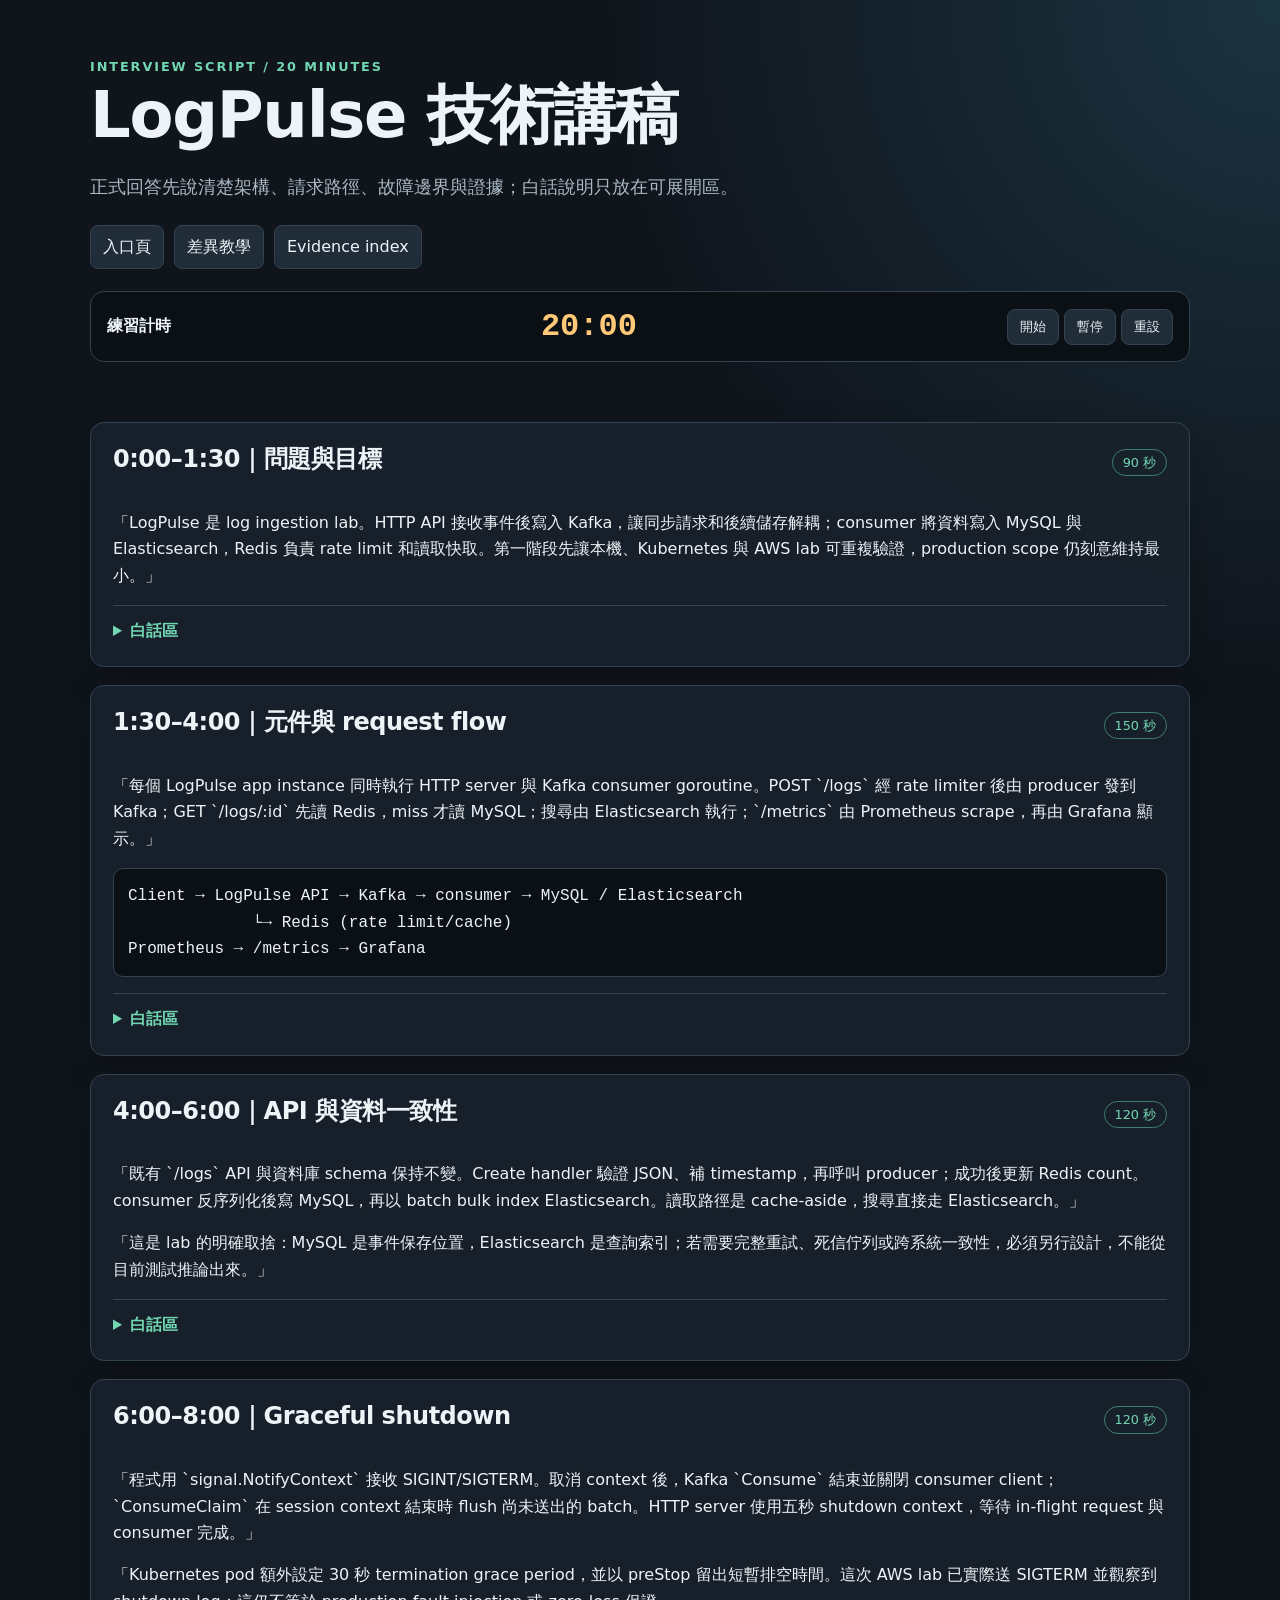
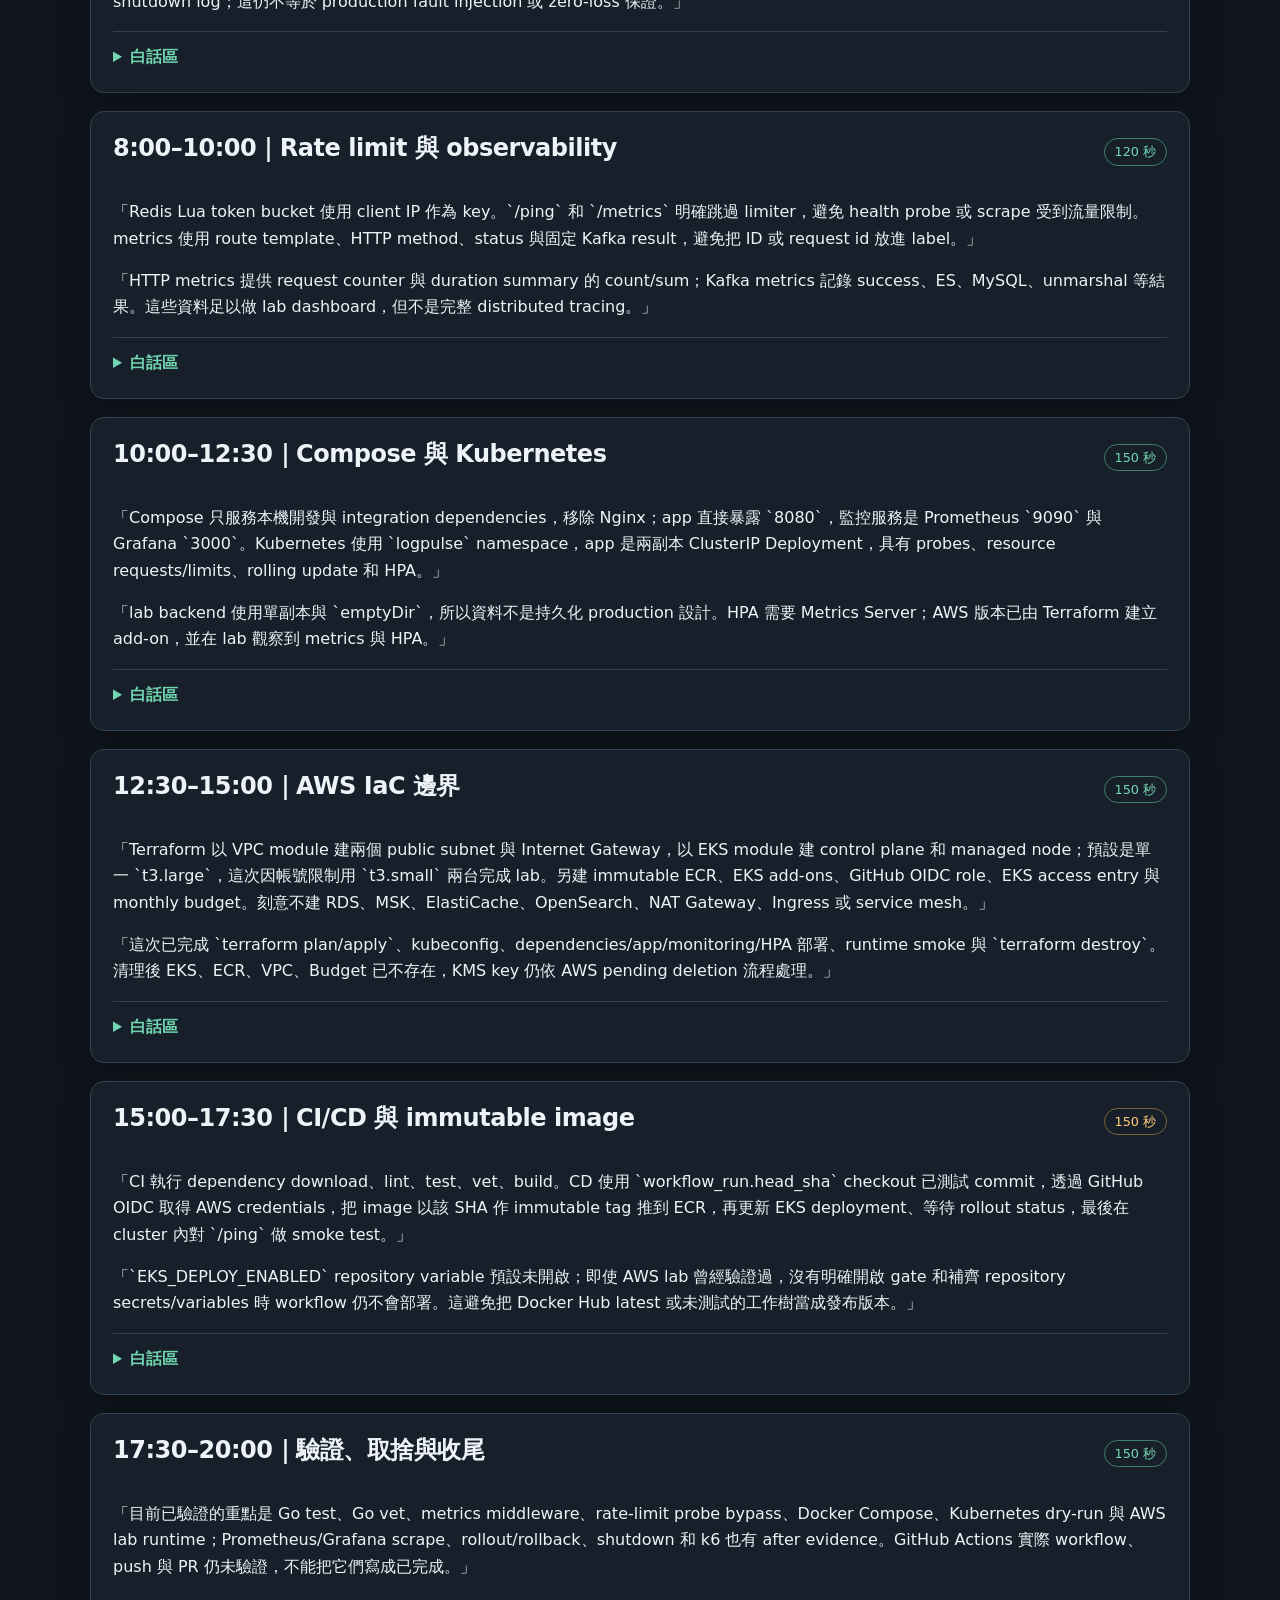
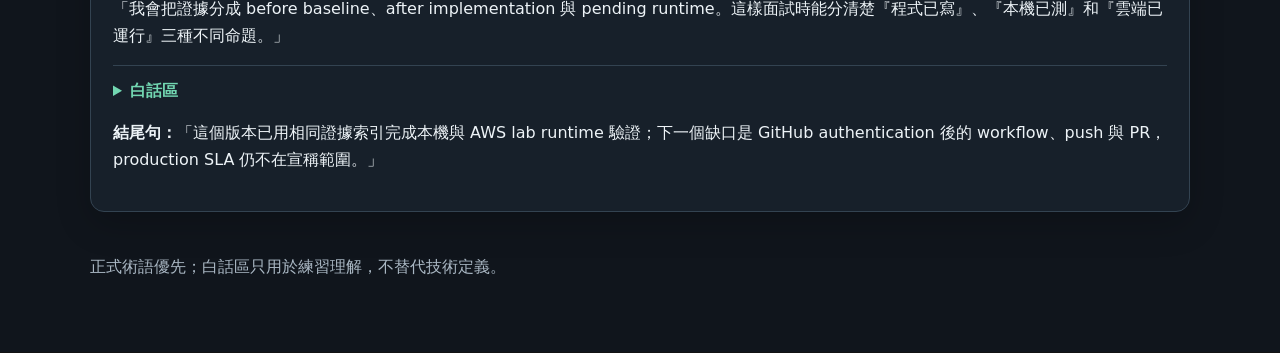
==== docs/interview/LogPulse_20分鐘面試講稿.html @ f5aa5d9d "Build LogPulse AWS lab delivery path" ====
<!doctype html>
<html lang="zh-Hant">
<head>
  <meta charset="utf-8">
  <meta name="viewport" content="width=device-width, initial-scale=1">
  <title>LogPulse｜20 分鐘面試講稿</title>
  <link rel="stylesheet" href="../site.css">
</head>
<body>
  <header>
    <div class="eyebrow">Interview script / 20 minutes</div>
    <h1>LogPulse 技術講稿</h1>
    <p class="lead">正式回答先說清楚架構、請求路徑、故障邊界與證據；白話說明只放在可展開區。</p>
    <nav aria-label="文件導覽">
      <a href="../index.html">入口頁</a>
      <a href="../learning/LogPulse_補強前後差異教學.html">差異教學</a>
      <a href="../evidence/index.md">Evidence index</a>
    </nav>
    <div class="timer" aria-live="polite">
      <strong>練習計時</strong><span id="timer-display">20:00</span>
      <div><button class="button" data-action="start">開始</button> <button class="button" data-action="pause">暫停</button> <button class="button" data-action="reset">重設</button></div>
    </div>
  </header>

  <main>
    <article>
      <div class="chapter-head"><h2>0:00–1:30｜問題與目標</h2><span class="tag ready">90 秒</span></div>
      <p>「LogPulse 是 log ingestion lab。HTTP API 接收事件後寫入 Kafka，讓同步請求和後續儲存解耦；consumer 將資料寫入 MySQL 與 Elasticsearch，Redis 負責 rate limit 和讀取快取。第一階段先讓本機、Kubernetes 與 AWS lab 可重複驗證，production scope 仍刻意維持最小。」</p>
      <details><summary>白話區</summary><p>先把訊息放到排隊區，API 不必等所有資料庫都完成；但這個比喻不能保證資料永不遺失，仍要看 Kafka、consumer offset 和儲存錯誤處理。</p></details>
    </article>

    <article>
      <div class="chapter-head"><h2>1:30–4:00｜元件與 request flow</h2><span class="tag ready">150 秒</span></div>
      <p>「每個 LogPulse app instance 同時執行 HTTP server 與 Kafka consumer goroutine。POST `/logs` 經 rate limiter 後由 producer 發到 Kafka；GET `/logs/:id` 先讀 Redis，miss 才讀 MySQL；搜尋由 Elasticsearch 執行；`/metrics` 由 Prometheus scrape，再由 Grafana 顯示。」</p>
      <pre>Client → LogPulse API → Kafka → consumer → MySQL / Elasticsearch
             └→ Redis (rate limit/cache)
Prometheus → /metrics → Grafana</pre>
      <details><summary>白話區</summary><p>像櫃台先收單、廚房照排隊做；Redis 像常用答案的小白板。小白板可能過期，不能取代 MySQL 的資料責任。</p></details>
    </article>

    <article>
      <div class="chapter-head"><h2>4:00–6:00｜API 與資料一致性</h2><span class="tag ready">120 秒</span></div>
      <p>「既有 `/logs` API 與資料庫 schema 保持不變。Create handler 驗證 JSON、補 timestamp，再呼叫 producer；成功後更新 Redis count。consumer 反序列化後寫 MySQL，再以 batch bulk index Elasticsearch。讀取路徑是 cache-aside，搜尋直接走 Elasticsearch。」</p>
      <p>「這是 lab 的明確取捨：MySQL 是事件保存位置，Elasticsearch 是查詢索引；若需要完整重試、死信佇列或跨系統一致性，必須另行設計，不能從目前測試推論出來。」</p>
      <details><summary>白話區</summary><p>索引像圖書館目錄，不是書本本身。目錄壞掉可以重建，但前提是原始資料仍在；這也是目前不能宣稱 zero-loss 的原因。</p></details>
    </article>

    <article>
      <div class="chapter-head"><h2>6:00–8:00｜Graceful shutdown</h2><span class="tag ready">120 秒</span></div>
      <p>「程式用 `signal.NotifyContext` 接收 SIGINT/SIGTERM。取消 context 後，Kafka `Consume` 結束並關閉 consumer client；`ConsumeClaim` 在 session context 結束時 flush 尚未送出的 batch。HTTP server 使用五秒 shutdown context，等待 in-flight request 與 consumer 完成。」</p>
      <p>「Kubernetes pod 額外設定 30 秒 termination grace period，並以 preStop 留出短暫排空時間。這次 AWS lab 已實際送 SIGTERM 並觀察到 shutdown log；這仍不等於 production fault injection 或 zero-loss 保證。」</p>
      <details><summary>白話區</summary><p>像餐廳打烊：不再收新單，把手上的單做完，再關門。若廚房本身壞掉，打烊流程也不能保證餐點完成。</p></details>
    </article>

    <article>
      <div class="chapter-head"><h2>8:00–10:00｜Rate limit 與 observability</h2><span class="tag ready">120 秒</span></div>
      <p>「Redis Lua token bucket 使用 client IP 作為 key。`/ping` 和 `/metrics` 明確跳過 limiter，避免 health probe 或 scrape 受到流量限制。metrics 使用 route template、HTTP method、status 與固定 Kafka result，避免把 ID 或 request id 放進 label。」</p>
      <p>「HTTP metrics 提供 request counter 與 duration summary 的 count/sum；Kafka metrics 記錄 success、ES、MySQL、unmarshal 等結果。這些資料足以做 lab dashboard，但不是完整 distributed tracing。」</p>
      <details><summary>白話區</summary><p>限流像入口的票券機；監控像櫃台統計本日進場人數。不能把每個人的姓名都當統計分類，否則分類數會無限增加。</p></details>
    </article>

    <article>
      <div class="chapter-head"><h2>10:00–12:30｜Compose 與 Kubernetes</h2><span class="tag ready">150 秒</span></div>
      <p>「Compose 只服務本機開發與 integration dependencies，移除 Nginx；app 直接暴露 `8080`，監控服務是 Prometheus `9090` 與 Grafana `3000`。Kubernetes 使用 `logpulse` namespace，app 是兩副本 ClusterIP Deployment，具有 probes、resource requests/limits、rolling update 和 HPA。」</p>
      <p>「lab backend 使用單副本與 `emptyDir`，所以資料不是持久化 production 設計。HPA 需要 Metrics Server；AWS 版本已由 Terraform 建立 add-on，並在 lab 觀察到 metrics 與 HPA。」</p>
      <details><summary>白話區</summary><p>Compose 像同一台電腦上的練習場；Kubernetes 像有排班員的多台工作站。練習場的暫存磁碟不能假裝成正式資料庫備份。</p></details>
    </article>

    <article>
      <div class="chapter-head"><h2>12:30–15:00｜AWS IaC 邊界</h2><span class="tag ready">150 秒</span></div>
      <p>「Terraform 以 VPC module 建兩個 public subnet 與 Internet Gateway，以 EKS module 建 control plane 和 managed node；預設是單一 `t3.large`，這次因帳號限制用 `t3.small` 兩台完成 lab。另建 immutable ECR、EKS add-ons、GitHub OIDC role、EKS access entry 與 monthly budget。刻意不建 RDS、MSK、ElastiCache、OpenSearch、NAT Gateway、Ingress 或 service mesh。」</p>
      <p>「這次已完成 `terraform plan/apply`、kubeconfig、dependencies/app/monitoring/HPA 部署、runtime smoke 與 `terraform destroy`。清理後 EKS、ECR、VPC、Budget 已不存在，KMS key 仍依 AWS pending deletion 流程處理。」</p>
      <details><summary>白話區</summary><p>Terraform 是施工圖，不是已蓋好的房子。沒有帳號就只能檢查圖面，不能宣稱房子真的站得住。</p></details>
    </article>

    <article>
      <div class="chapter-head"><h2>15:00–17:30｜CI/CD 與 immutable image</h2><span class="tag pending">150 秒</span></div>
      <p>「CI 執行 dependency download、lint、test、vet、build。CD 使用 `workflow_run.head_sha` checkout 已測試 commit，透過 GitHub OIDC 取得 AWS credentials，把 image 以該 SHA 作 immutable tag 推到 ECR，再更新 EKS deployment、等待 rollout status，最後在 cluster 內對 `/ping` 做 smoke test。」</p>
      <p>「`EKS_DEPLOY_ENABLED` repository variable 預設未開啟；即使 AWS lab 曾經驗證過，沒有明確開啟 gate 和補齊 repository secrets/variables 時 workflow 仍不會部署。這避免把 Docker Hub latest 或未測試的工作樹當成發布版本。」</p>
      <details><summary>白話區</summary><p>SHA tag 像每箱貨都有唯一編號；不能只貼『最新版』，否則出問題時無法知道是哪一箱。</p></details>
    </article>

    <article>
      <div class="chapter-head"><h2>17:30–20:00｜驗證、取捨與收尾</h2><span class="tag ready">150 秒</span></div>
      <p>「目前已驗證的重點是 Go test、Go vet、metrics middleware、rate-limit probe bypass、Docker Compose、Kubernetes dry-run 與 AWS lab runtime；Prometheus/Grafana scrape、rollout/rollback、shutdown 和 k6 也有 after evidence。GitHub Actions 實際 workflow、push 與 PR 仍未驗證，不能把它們寫成已完成。」</p>
      <p>「我會把證據分成 before baseline、after implementation 與 pending runtime。這樣面試時能分清楚『程式已寫』、『本機已測』和『雲端已運行』三種不同命題。」</p>
      <details><summary>白話區</summary><p>考試有寫答案、在家試跑、正式上線三個層級；其中一層通過，不會自動替另外兩層作證。</p></details>
      <p><strong>結尾句：</strong>「這個版本已用相同證據索引完成本機與 AWS lab runtime 驗證；下一個缺口是 GitHub authentication 後的 workflow、push 與 PR，production SLA 仍不在宣稱範圍。」</p>
    </article>
  </main>
  <footer>正式術語優先；白話區只用於練習理解，不替代技術定義。</footer>
  <script src="../site.js"></script>
</body>
</html>
---- docs/site.css ----
:root {
  color-scheme: dark;
  --bg: #10151c;
  --panel: #18212b;
  --panel-2: #202d39;
  --text: #edf3f7;
  --muted: #aab8c4;
  --accent: #72d6b1;
  --accent-2: #ffc978;
  --line: #334351;
  --code: #0b1015;
}

* { box-sizing: border-box; }
body {
  margin: 0;
  background: radial-gradient(circle at top right, #1b3340 0, var(--bg) 42rem);
  color: var(--text);
  font: 16px/1.65 system-ui, -apple-system, "Segoe UI", sans-serif;
}
a { color: var(--accent); }
main, header { width: min(1100px, calc(100% - 32px)); margin: 0 auto; }
header { padding: 56px 0 24px; }
h1, h2, h3 { line-height: 1.2; letter-spacing: -.02em; }
h1 { font-size: clamp(2rem, 5vw, 4rem); margin: 0 0 12px; }
h2 { margin-top: 0; }
h3 { color: var(--accent-2); }
.eyebrow { color: var(--accent); font-size: .8rem; font-weight: 700; letter-spacing: .15em; text-transform: uppercase; }
.lead { color: var(--muted); font-size: 1.15rem; max-width: 760px; }
.grid { display: grid; gap: 16px; grid-template-columns: repeat(auto-fit, minmax(240px, 1fr)); }
.card, article { background: color-mix(in srgb, var(--panel) 94%, transparent); border: 1px solid var(--line); border-radius: 14px; padding: 22px; box-shadow: 0 12px 35px #0003; }
.card h2, .card h3 { margin-top: 0; }
.tag { display: inline-block; border: 1px solid var(--line); border-radius: 99px; color: var(--muted); font-size: .8rem; padding: 2px 10px; }
.tag.ready { color: var(--accent); border-color: #3e806d; }
.tag.pending { color: var(--accent-2); border-color: #80633e; }
.path { color: var(--muted); font-family: ui-monospace, SFMono-Regular, Consolas, monospace; font-size: .85rem; }
nav { display: flex; flex-wrap: wrap; gap: 10px; margin: 22px 0; }
nav a, .button { background: var(--panel-2); border: 1px solid var(--line); border-radius: 8px; color: var(--text); padding: 8px 12px; text-decoration: none; }
nav a:hover, .button:hover { border-color: var(--accent); }
article { margin: 18px 0; }
.chapter-head { align-items: baseline; display: flex; gap: 12px; justify-content: space-between; }
.takeaway { border-left: 4px solid var(--accent); color: var(--text); font-size: 1.1rem; padding-left: 14px; }
.analogy { background: #24433755; border-radius: 10px; padding: 14px 16px; }
.limit { background: #46382355; border-radius: 10px; padding: 14px 16px; }
.compare { display: grid; gap: 12px; grid-template-columns: repeat(auto-fit, minmax(220px, 1fr)); }
.compare > div { background: var(--code); border: 1px solid var(--line); border-radius: 10px; padding: 14px; }
pre, code { font-family: ui-monospace, SFMono-Regular, Consolas, monospace; }
pre { background: var(--code); border: 1px solid var(--line); border-radius: 10px; overflow-x: auto; padding: 14px; }
code { color: #d4f6e9; }
details { border-top: 1px solid var(--line); margin-top: 14px; padding-top: 12px; }
summary { color: var(--accent); cursor: pointer; font-weight: 650; }
ul { padding-left: 22px; }
.timer { align-items: center; background: var(--code); border: 1px solid var(--line); border-radius: 14px; display: flex; flex-wrap: wrap; gap: 12px; justify-content: space-between; margin: 18px 0; padding: 16px; }
#timer-display { color: var(--accent-2); font: 700 2rem ui-monospace, monospace; }
footer { color: var(--muted); margin: 42px auto; padding-bottom: 30px; width: min(1100px, calc(100% - 32px)); }
@media (max-width: 600px) { header { padding-top: 32px; } .chapter-head { display: block; } }
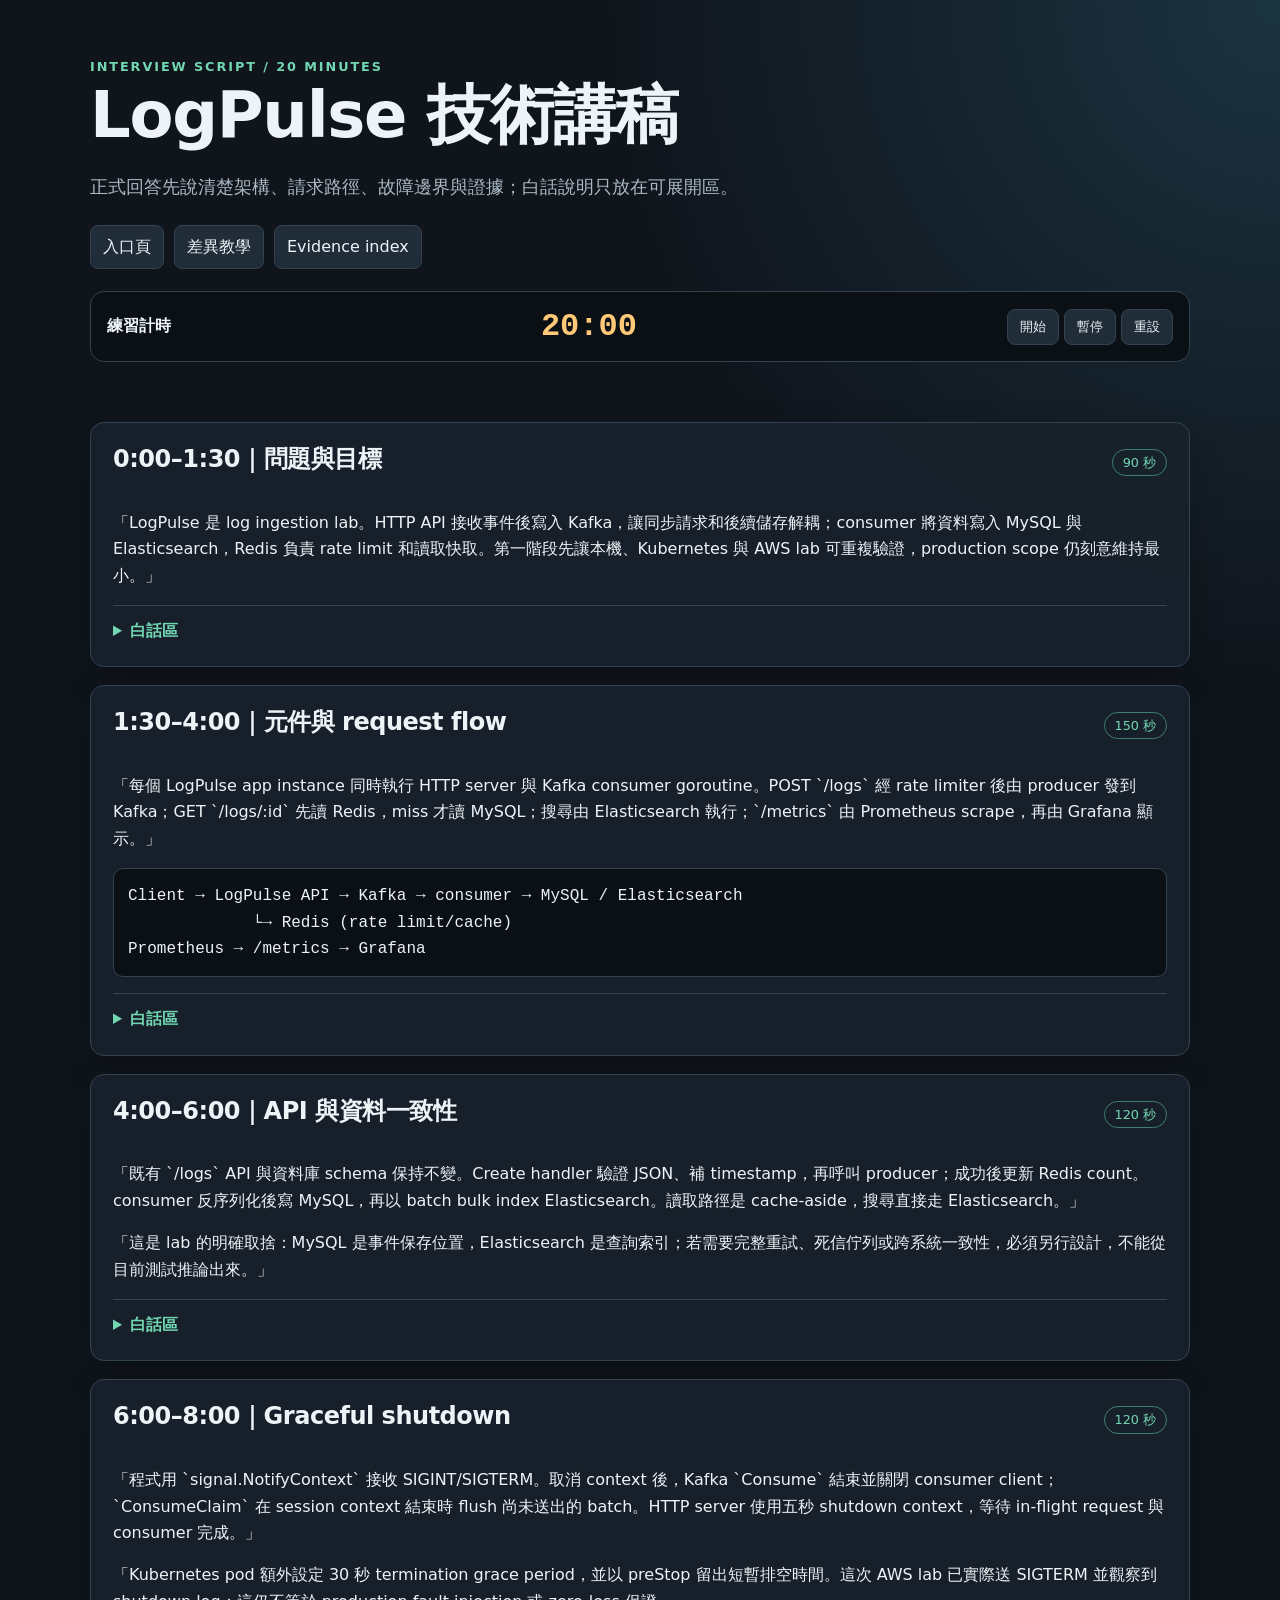
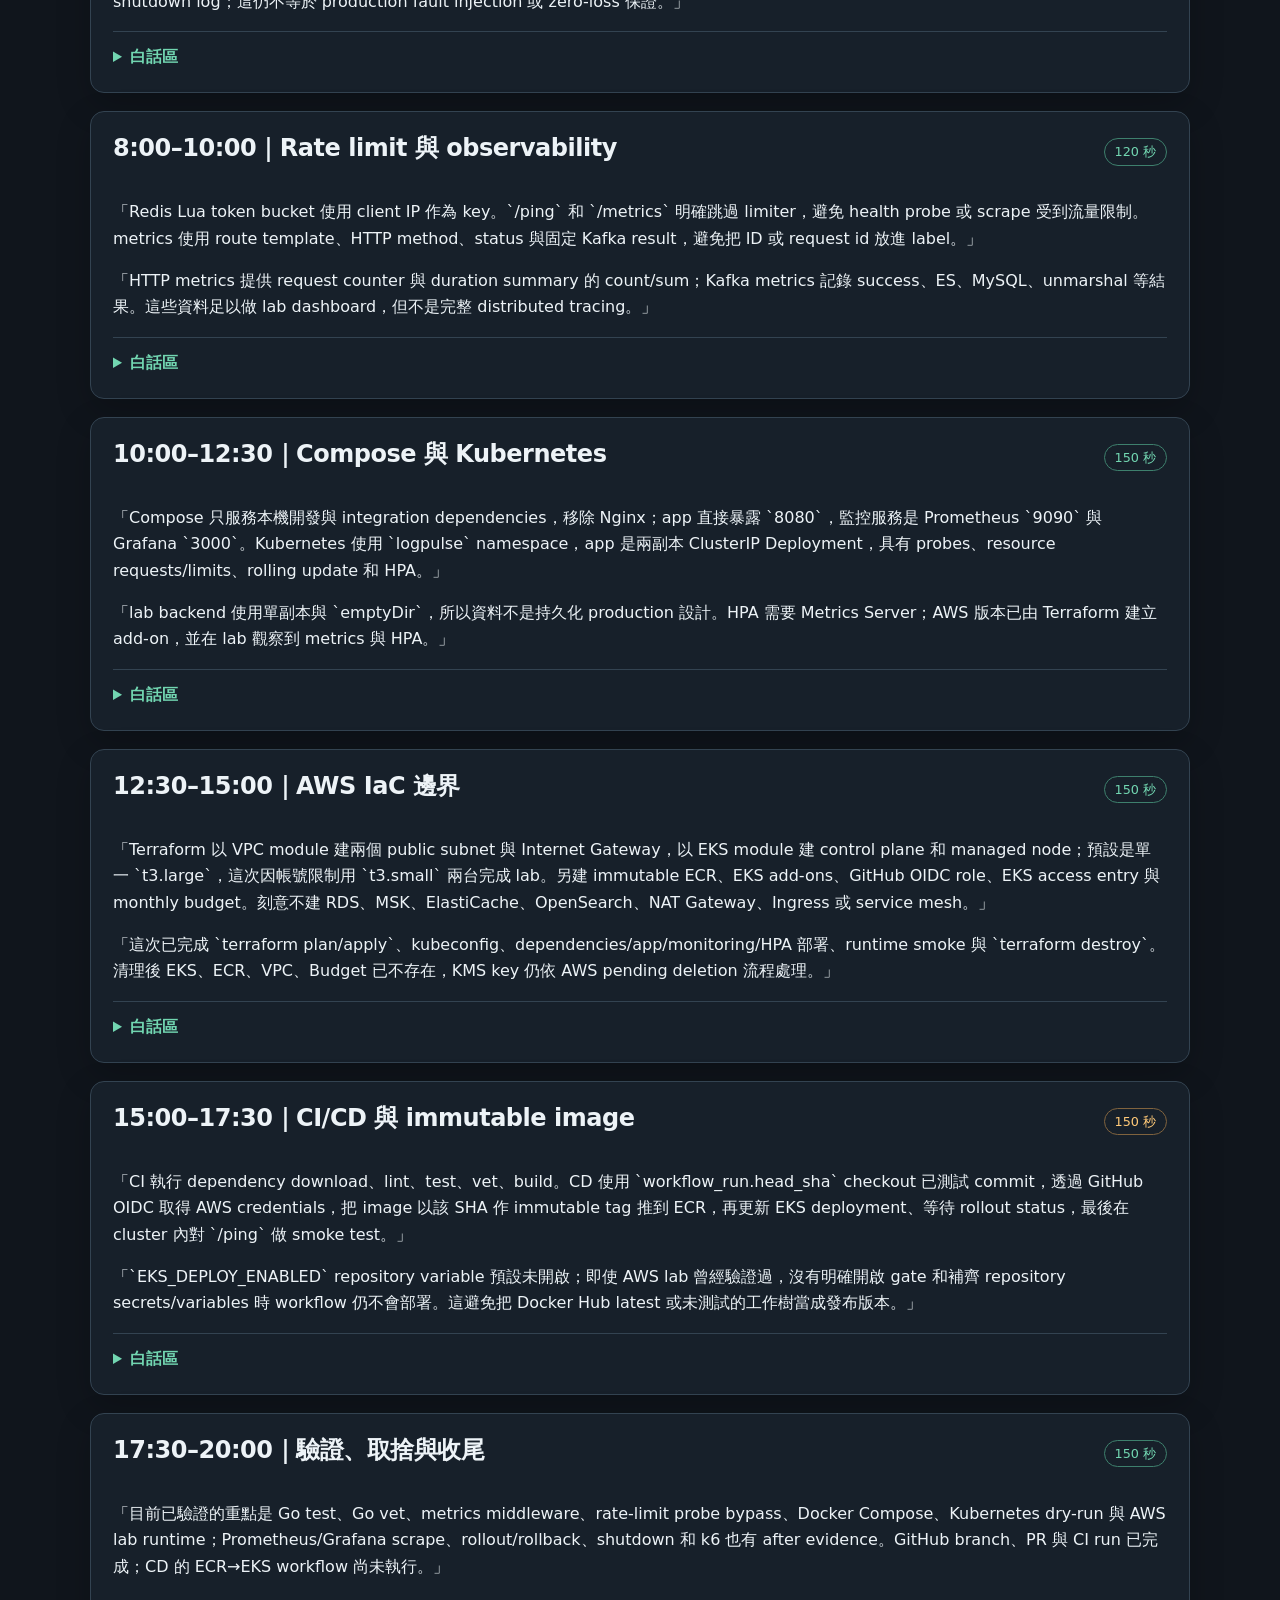
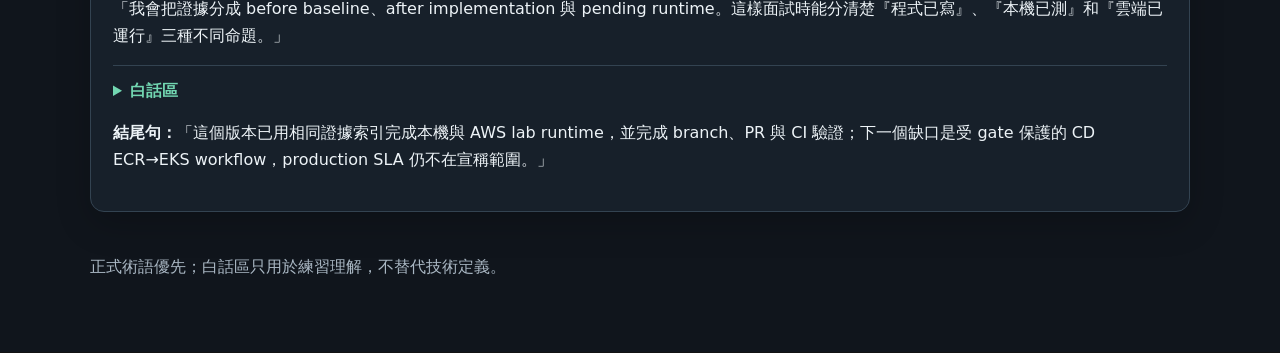
==== commit 6ed2a0f0: "Record GitHub CI verification" ====
--- a/docs/interview/LogPulse_20分鐘面試講稿.html
+++ b/docs/interview/LogPulse_20分鐘面試講稿.html
@@ -82,10 +82,10 @@
 
     <article>
       <div class="chapter-head"><h2>17:30–20:00｜驗證、取捨與收尾</h2><span class="tag ready">150 秒</span></div>
-      <p>「目前已驗證的重點是 Go test、Go vet、metrics middleware、rate-limit probe bypass、Docker Compose、Kubernetes dry-run 與 AWS lab runtime；Prometheus/Grafana scrape、rollout/rollback、shutdown 和 k6 也有 after evidence。GitHub Actions 實際 workflow、push 與 PR 仍未驗證，不能把它們寫成已完成。」</p>
+      <p>「目前已驗證的重點是 Go test、Go vet、metrics middleware、rate-limit probe bypass、Docker Compose、Kubernetes dry-run 與 AWS lab runtime；Prometheus/Grafana scrape、rollout/rollback、shutdown 和 k6 也有 after evidence。GitHub branch、PR 與 CI run 已完成；CD 的 ECR→EKS workflow 尚未執行。」</p>
       <p>「我會把證據分成 before baseline、after implementation 與 pending runtime。這樣面試時能分清楚『程式已寫』、『本機已測』和『雲端已運行』三種不同命題。」</p>
       <details><summary>白話區</summary><p>考試有寫答案、在家試跑、正式上線三個層級；其中一層通過，不會自動替另外兩層作證。</p></details>
-      <p><strong>結尾句：</strong>「這個版本已用相同證據索引完成本機與 AWS lab runtime 驗證；下一個缺口是 GitHub authentication 後的 workflow、push 與 PR，production SLA 仍不在宣稱範圍。」</p>
+      <p><strong>結尾句：</strong>「這個版本已用相同證據索引完成本機與 AWS lab runtime，並完成 branch、PR 與 CI 驗證；下一個缺口是受 gate 保護的 CD ECR→EKS workflow，production SLA 仍不在宣稱範圍。」</p>
     </article>
   </main>
   <footer>正式術語優先；白話區只用於練習理解，不替代技術定義。</footer>
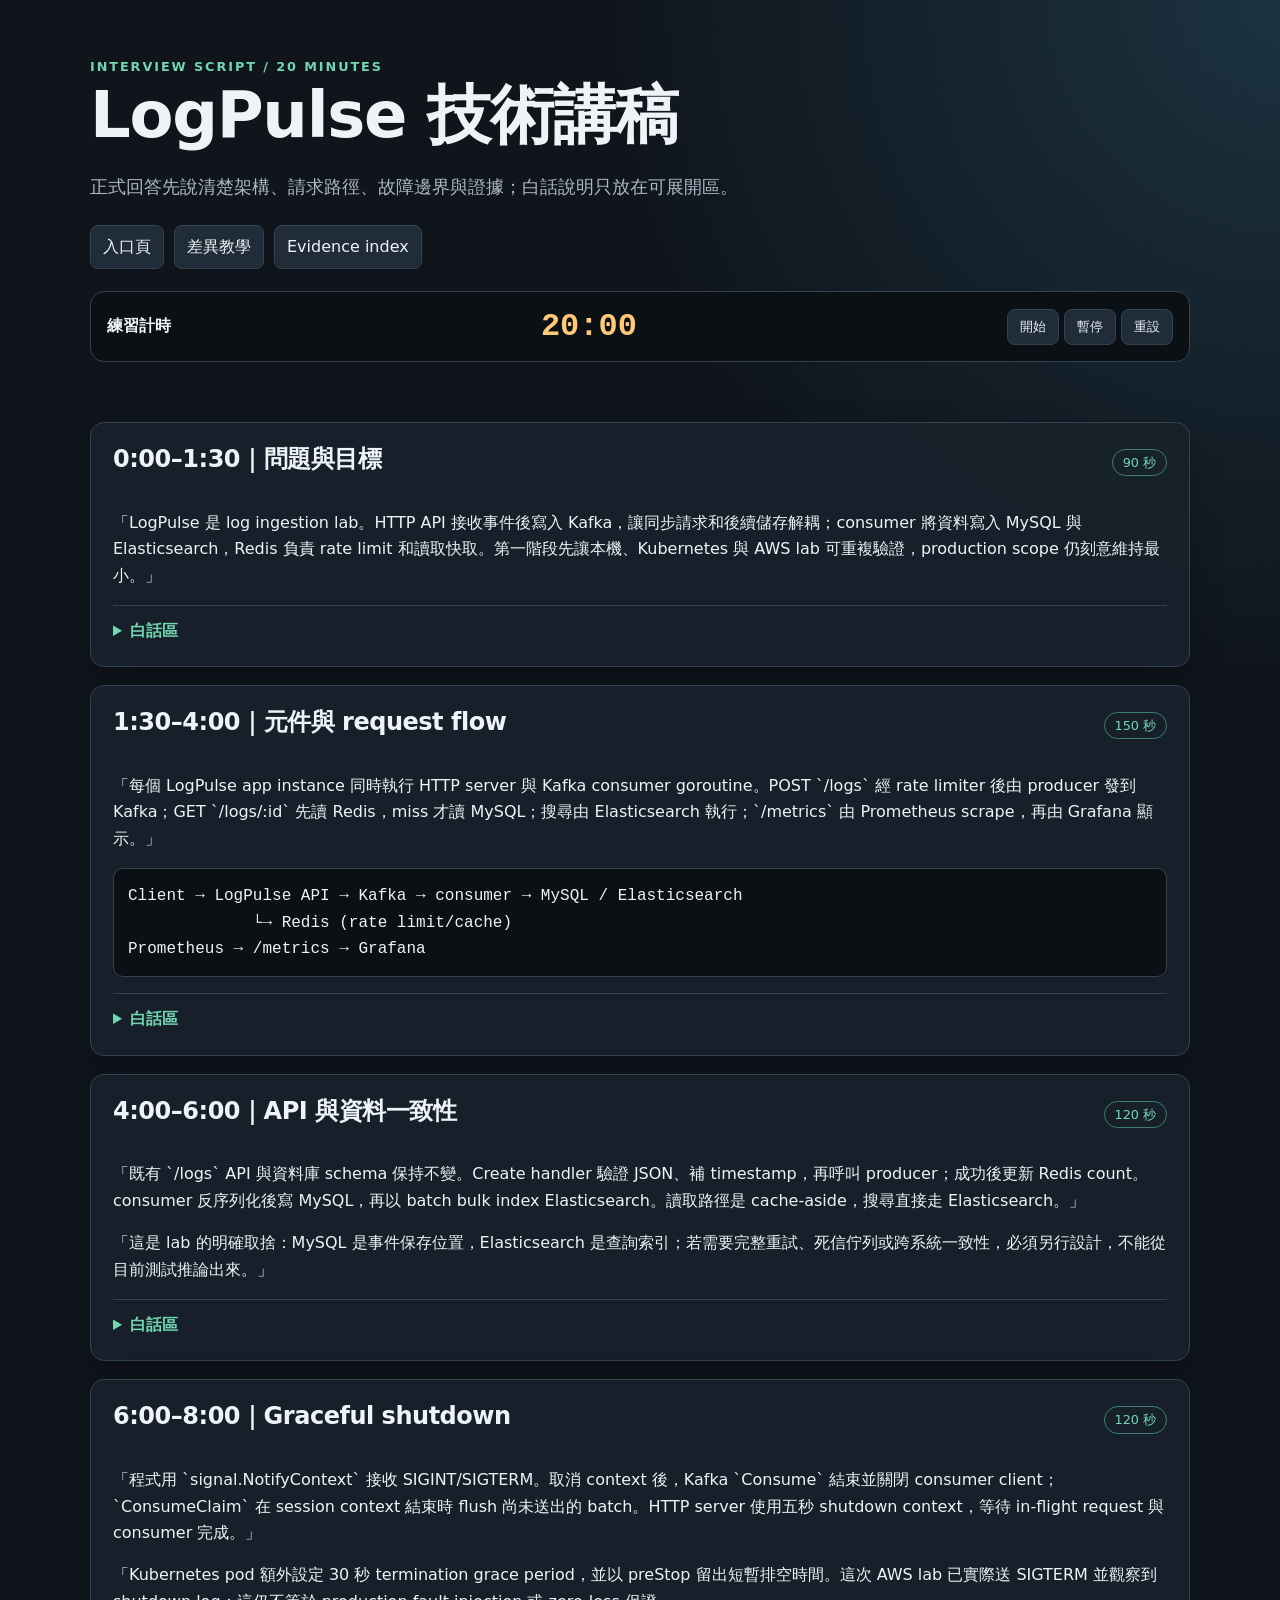
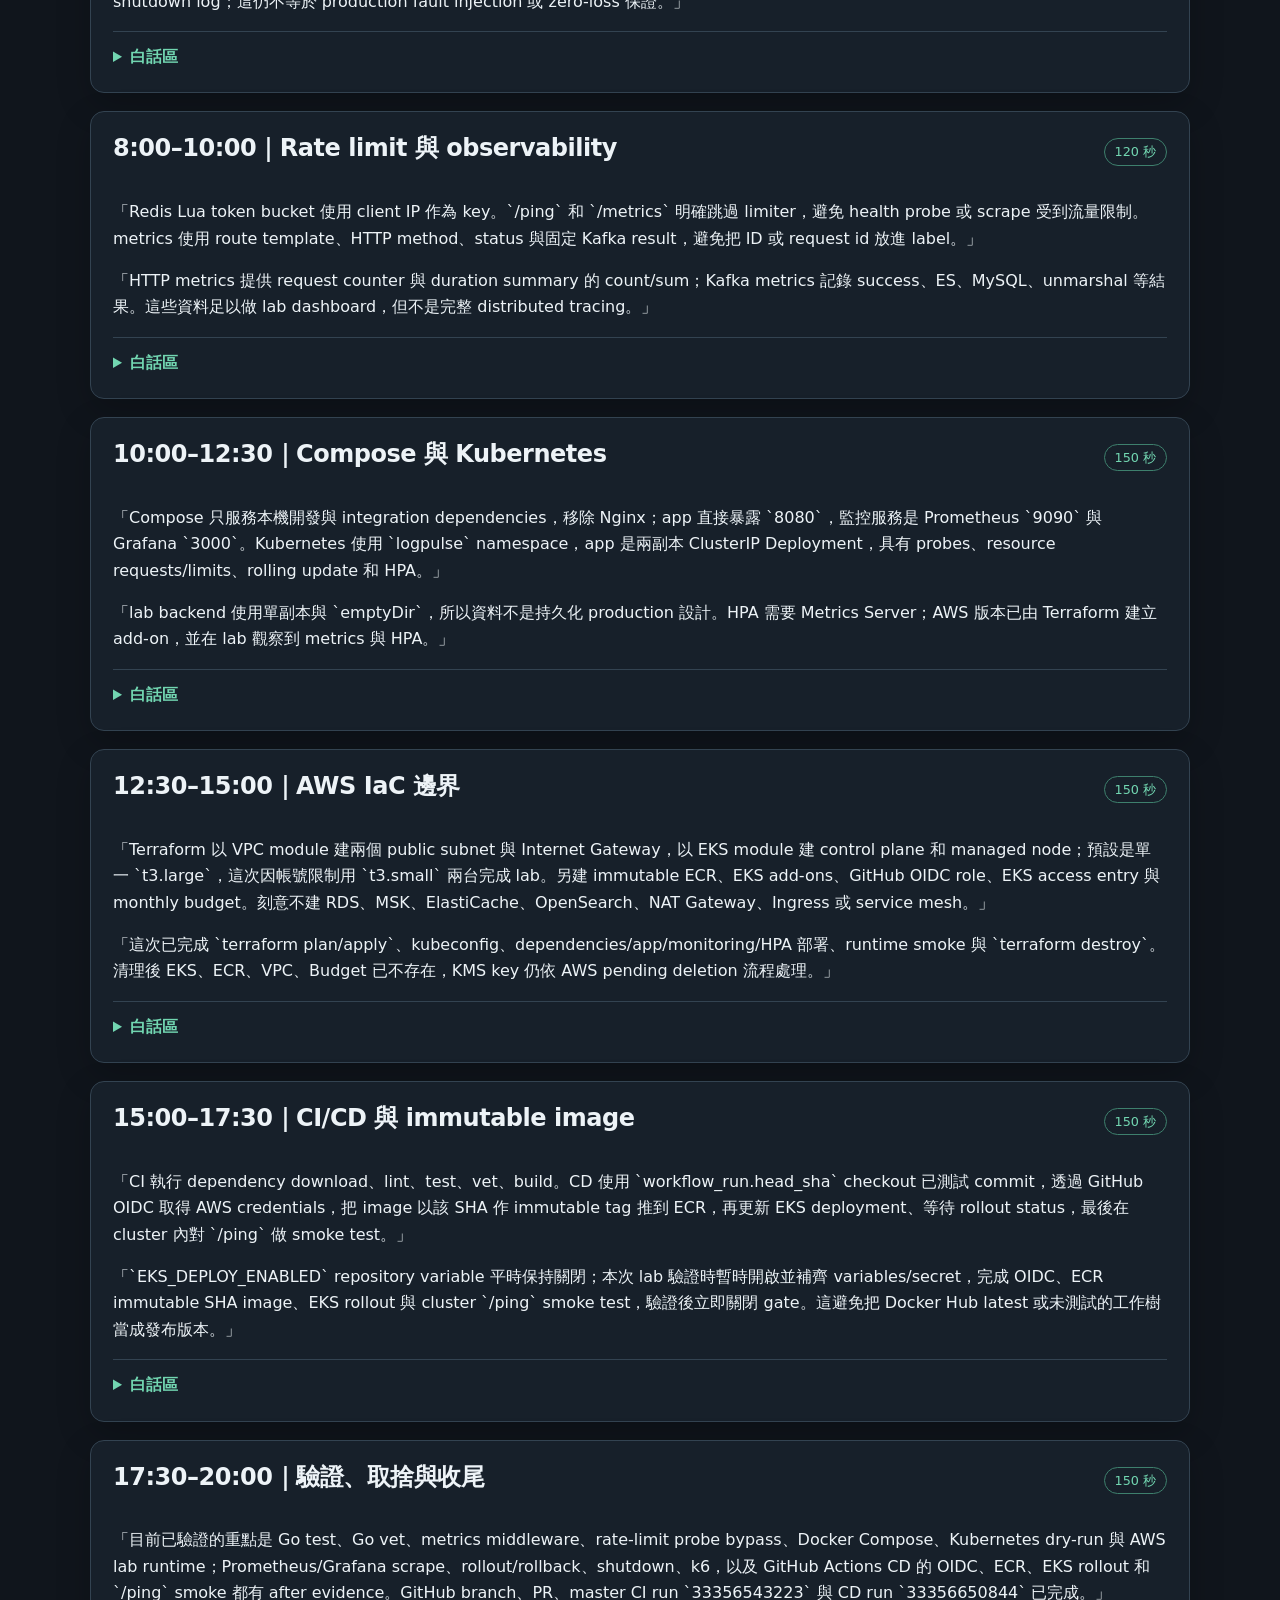
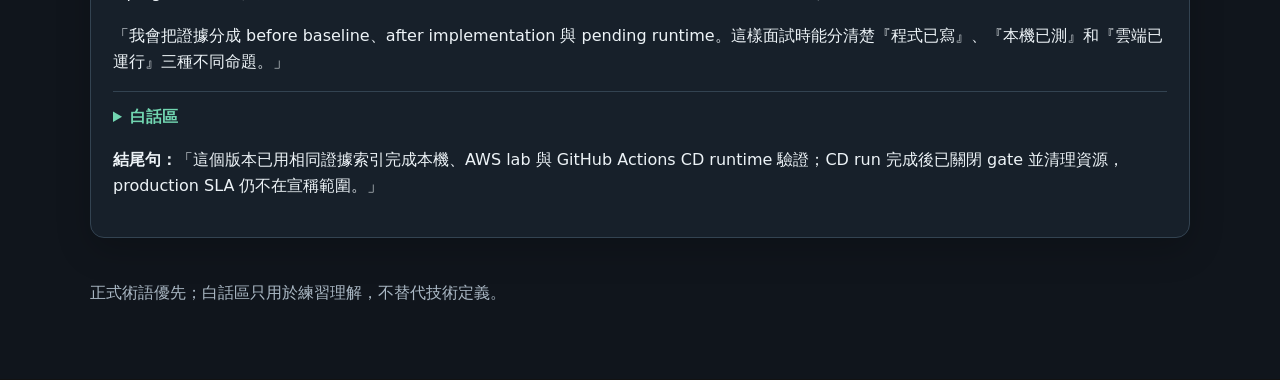
==== commit 0cd11dec: "docs: record GitHub CD runtime evidence" ====
--- a/docs/interview/LogPulse_20分鐘面試講稿.html
+++ b/docs/interview/LogPulse_20分鐘面試講稿.html
@@ -74,18 +74,18 @@
     </article>
 
     <article>
-      <div class="chapter-head"><h2>15:00–17:30｜CI/CD 與 immutable image</h2><span class="tag pending">150 秒</span></div>
+      <div class="chapter-head"><h2>15:00–17:30｜CI/CD 與 immutable image</h2><span class="tag ready">150 秒</span></div>
       <p>「CI 執行 dependency download、lint、test、vet、build。CD 使用 `workflow_run.head_sha` checkout 已測試 commit，透過 GitHub OIDC 取得 AWS credentials，把 image 以該 SHA 作 immutable tag 推到 ECR，再更新 EKS deployment、等待 rollout status，最後在 cluster 內對 `/ping` 做 smoke test。」</p>
-      <p>「`EKS_DEPLOY_ENABLED` repository variable 預設未開啟；即使 AWS lab 曾經驗證過，沒有明確開啟 gate 和補齊 repository secrets/variables 時 workflow 仍不會部署。這避免把 Docker Hub latest 或未測試的工作樹當成發布版本。」</p>
+      <p>「`EKS_DEPLOY_ENABLED` repository variable 平時保持關閉；本次 lab 驗證時暫時開啟並補齊 variables/secret，完成 OIDC、ECR immutable SHA image、EKS rollout 與 cluster `/ping` smoke test，驗證後立即關閉 gate。這避免把 Docker Hub latest 或未測試的工作樹當成發布版本。」</p>
       <details><summary>白話區</summary><p>SHA tag 像每箱貨都有唯一編號；不能只貼『最新版』，否則出問題時無法知道是哪一箱。</p></details>
     </article>
 
     <article>
       <div class="chapter-head"><h2>17:30–20:00｜驗證、取捨與收尾</h2><span class="tag ready">150 秒</span></div>
-      <p>「目前已驗證的重點是 Go test、Go vet、metrics middleware、rate-limit probe bypass、Docker Compose、Kubernetes dry-run 與 AWS lab runtime；Prometheus/Grafana scrape、rollout/rollback、shutdown 和 k6 也有 after evidence。GitHub branch、PR 與 CI run 已完成；CD 的 ECR→EKS workflow 尚未執行。」</p>
+      <p>「目前已驗證的重點是 Go test、Go vet、metrics middleware、rate-limit probe bypass、Docker Compose、Kubernetes dry-run 與 AWS lab runtime；Prometheus/Grafana scrape、rollout/rollback、shutdown、k6，以及 GitHub Actions CD 的 OIDC、ECR、EKS rollout 和 `/ping` smoke 都有 after evidence。GitHub branch、PR、master CI run `33356543223` 與 CD run `33356650844` 已完成。」</p>
       <p>「我會把證據分成 before baseline、after implementation 與 pending runtime。這樣面試時能分清楚『程式已寫』、『本機已測』和『雲端已運行』三種不同命題。」</p>
       <details><summary>白話區</summary><p>考試有寫答案、在家試跑、正式上線三個層級；其中一層通過，不會自動替另外兩層作證。</p></details>
-      <p><strong>結尾句：</strong>「這個版本已用相同證據索引完成本機與 AWS lab runtime，並完成 branch、PR 與 CI 驗證；下一個缺口是受 gate 保護的 CD ECR→EKS workflow，production SLA 仍不在宣稱範圍。」</p>
+      <p><strong>結尾句：</strong>「這個版本已用相同證據索引完成本機、AWS lab 與 GitHub Actions CD runtime 驗證；CD run 完成後已關閉 gate 並清理資源，production SLA 仍不在宣稱範圍。」</p>
     </article>
   </main>
   <footer>正式術語優先；白話區只用於練習理解，不替代技術定義。</footer>
